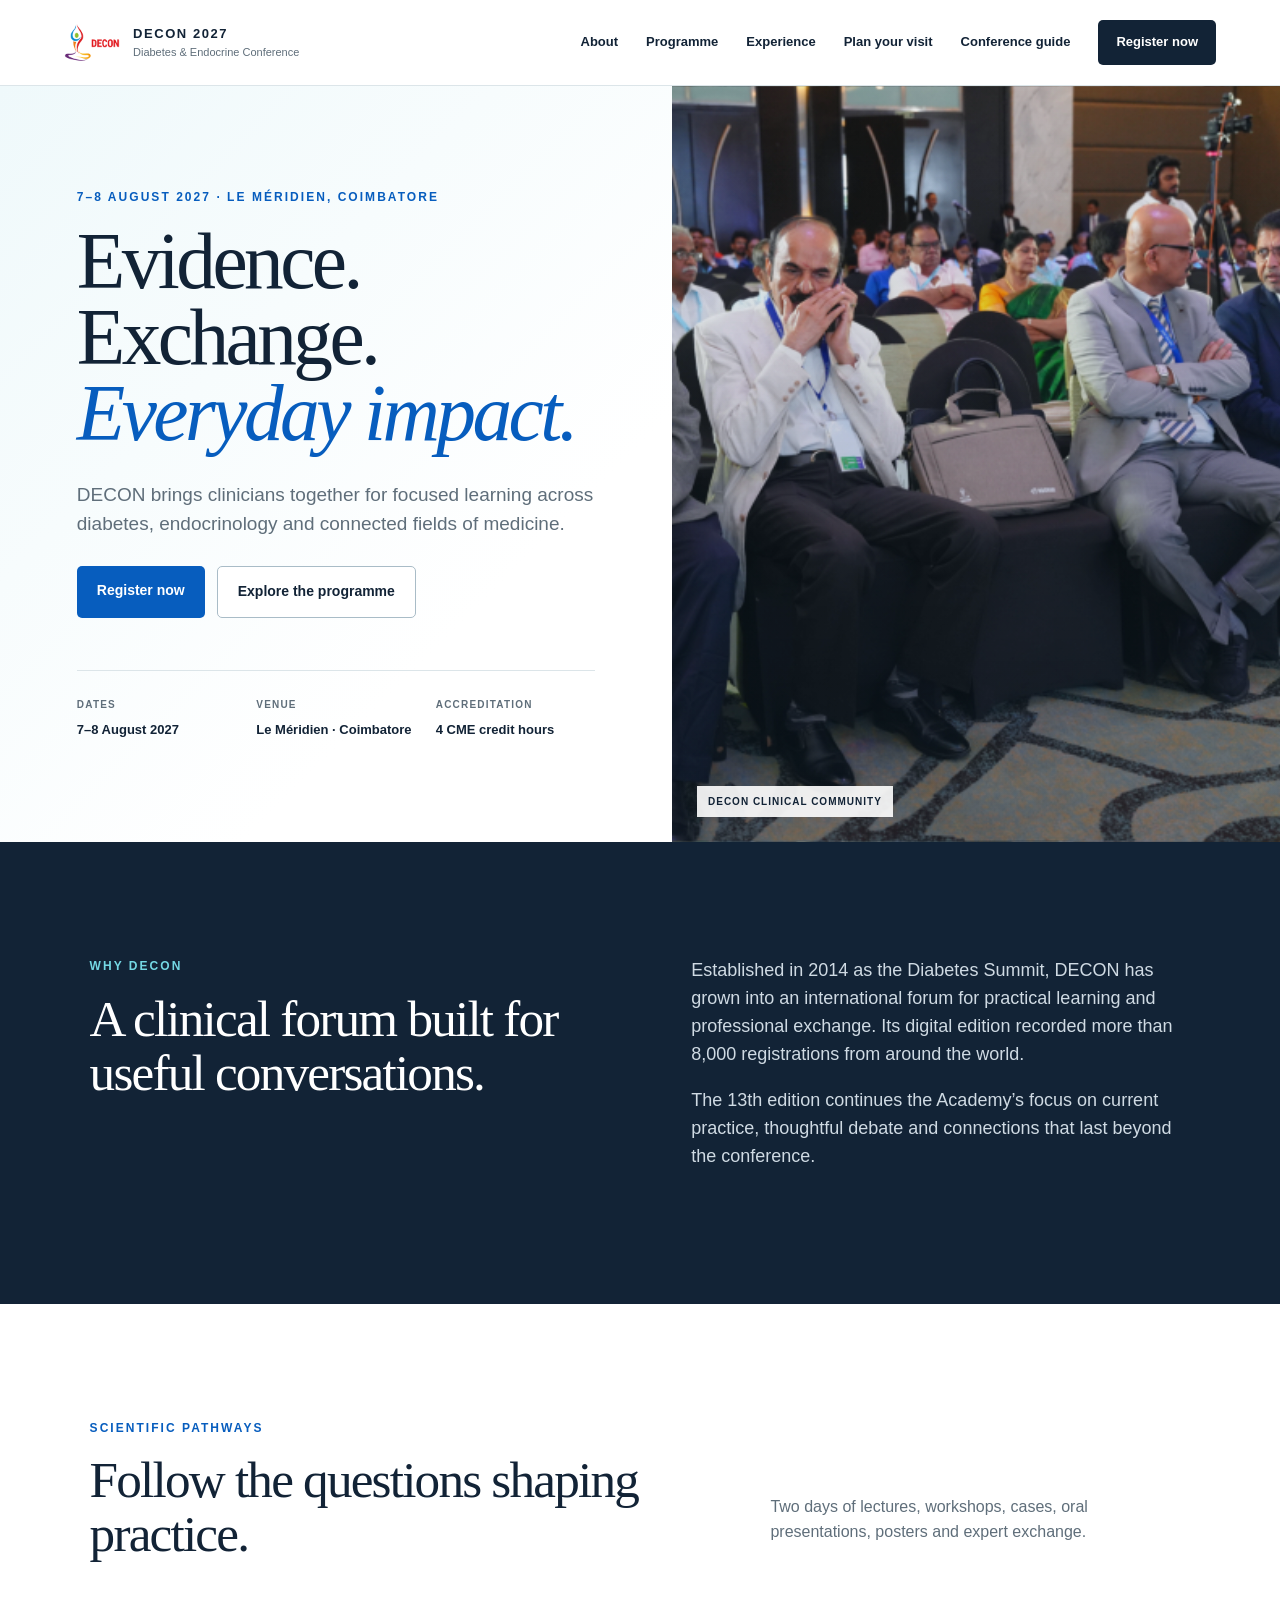
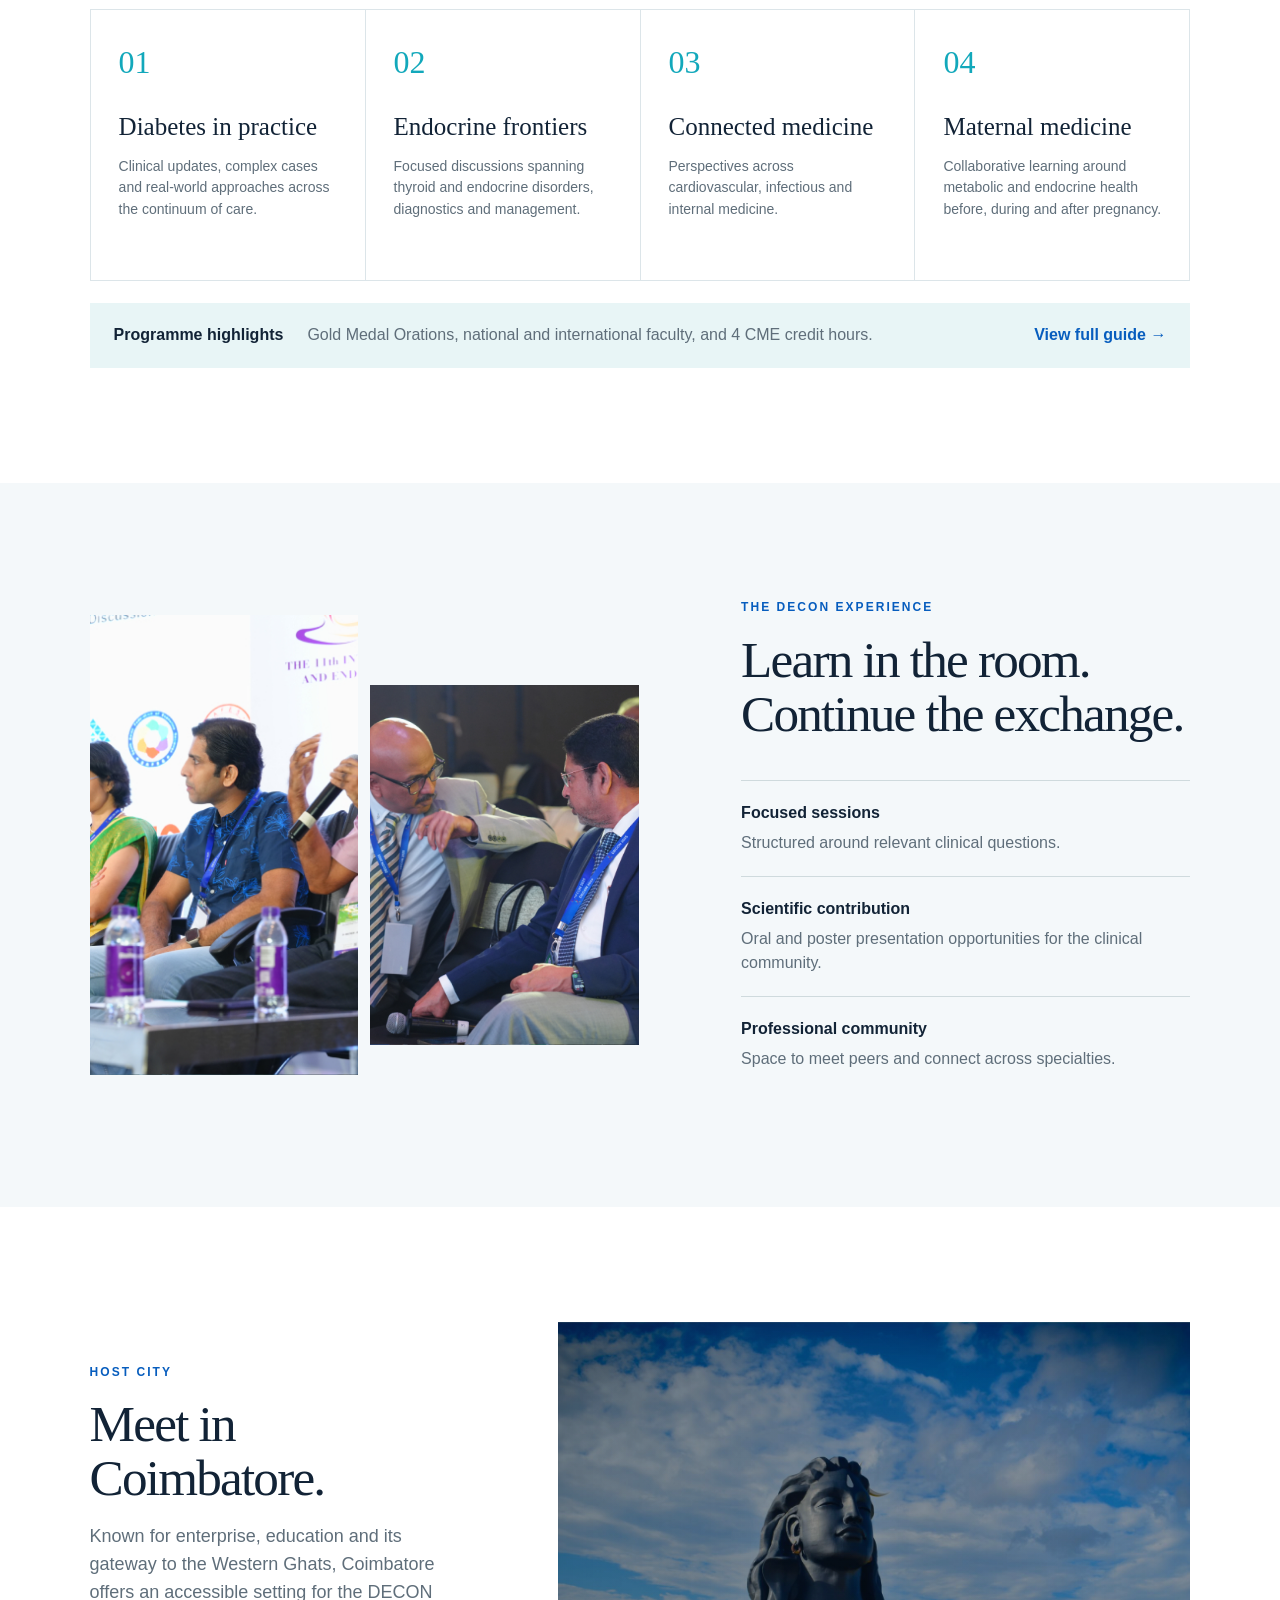
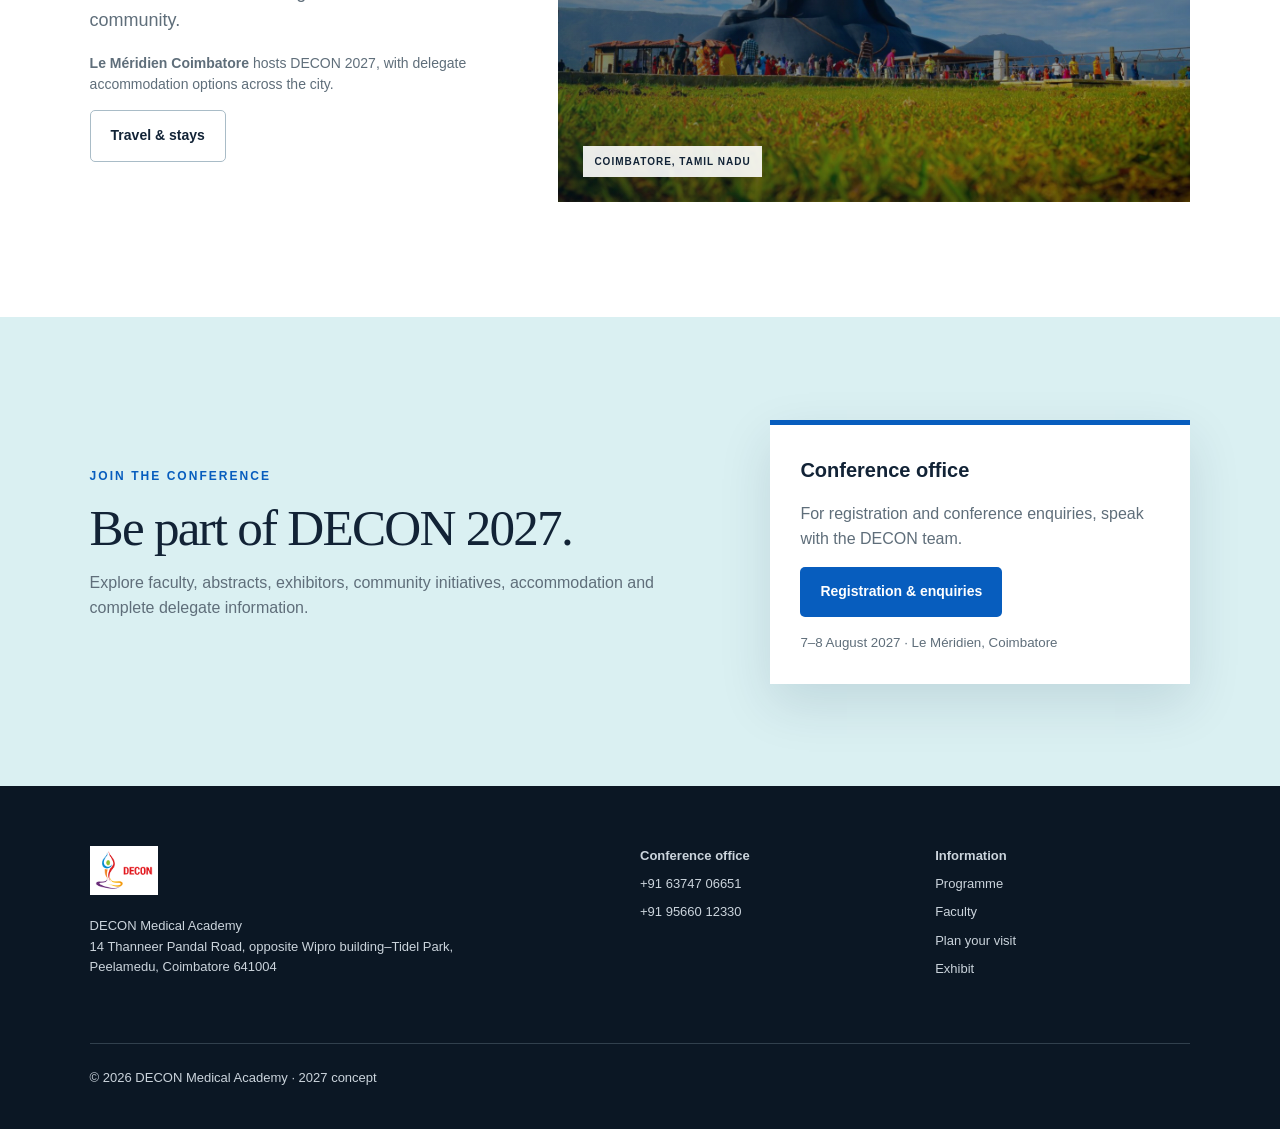
==== concept-01/index.html @ b101f453 "deploy: publish DECON concept review" ====
<!doctype html>
<html lang="en">
<head>
  <meta charset="utf-8">
  <meta name="viewport" content="width=device-width, initial-scale=1">
  <meta name="description" content="DECON 2027 website concept — a clear, clinically focused conference experience."><meta name="robots" content="noindex, nofollow">
  <title>DECON 2027 — Clinical Clarity Concept</title>
  <link rel="stylesheet" href="styles.css">
</head>
<body>
  <a class="skip" href="#main">Skip to content</a>
  <header class="site-header">
    <a class="brand" href="#top" aria-label="DECON 2027 home">
      <img src="../assets/images/decon-logo.png" alt="DECON Medical Academy">
      <span><b>DECON 2027</b><small>Diabetes &amp; Endocrine Conference</small></span>
    </a>
    <button class="menu" data-menu-button aria-controls="nav-one" aria-expanded="false">Menu</button>
    <nav id="nav-one" data-open="false" aria-label="Main navigation">
      <a href="#about">About</a><a href="#programme">Programme</a><a href="#experience">Experience</a><a href="#visit">Plan your visit</a><a href="../conference-guide/">Conference guide</a>
      <a class="nav-cta" href="../conference-guide/#contact">Register now</a>
    </nav>
  </header>

  <main id="main">
    <section class="hero" id="top">
      <div class="hero-copy">
        <p class="eyebrow">7–8 August 2027 · Le Méridien, Coimbatore</p>
        <h1>Evidence. Exchange.<br><em>Everyday impact.</em></h1>
        <p class="lede">DECON brings clinicians together for focused learning across diabetes, endocrinology and connected fields of medicine.</p>
        <div class="actions"><a class="button primary" href="../conference-guide/#contact">Register now</a><a class="button ghost" href="#programme">Explore the programme</a></div>
        <dl class="status-grid">
          <div><dt>Dates</dt><dd>7–8 August 2027</dd></div>
          <div><dt>Venue</dt><dd>Le Méridien · Coimbatore</dd></div>
          <div><dt>Accreditation</dt><dd>4 CME credit hours</dd></div>
        </dl>
      </div>
      <div class="hero-image" role="img" aria-label="Audience at a DECON conference">
        <span>DECON clinical community</span>
      </div>
    </section>

    <section class="section intro" id="about">
      <div><p class="eyebrow">Why DECON</p><h2>A clinical forum built for useful conversations.</h2></div>
      <div class="intro-copy"><p>Established in 2014 as the Diabetes Summit, DECON has grown into an international forum for practical learning and professional exchange. Its digital edition recorded more than 8,000 registrations from around the world.</p><p>The 13th edition continues the Academy’s focus on current practice, thoughtful debate and connections that last beyond the conference.</p></div>
    </section>

    <section class="section pathways" id="programme">
      <div class="section-head"><div><p class="eyebrow">Scientific pathways</p><h2>Follow the questions shaping practice.</h2></div><p>Two days of lectures, workshops, cases, oral presentations, posters and expert exchange.</p></div>
      <div class="card-grid">
        <article><span>01</span><h3>Diabetes in practice</h3><p>Clinical updates, complex cases and real-world approaches across the continuum of care.</p></article>
        <article><span>02</span><h3>Endocrine frontiers</h3><p>Focused discussions spanning thyroid and endocrine disorders, diagnostics and management.</p></article>
        <article><span>03</span><h3>Connected medicine</h3><p>Perspectives across cardiovascular, infectious and internal medicine.</p></article>
        <article><span>04</span><h3>Maternal medicine</h3><p>Collaborative learning around metabolic and endocrine health before, during and after pregnancy.</p></article>
      </div>
      <div class="notice"><b>Programme highlights</b><span>Gold Medal Orations, national and international faculty, and 4 CME credit hours.</span><a href="../conference-guide/#programme">View full guide →</a></div>
    </section>

    <section class="section experience" id="experience">
      <div class="photo-stack"><img src="../assets/images/decon-gallery-05.jpg" alt="Panel discussion at a DECON conference"><img src="../assets/images/decon-gallery-03.jpg" alt="Delegates in conversation at a DECON conference"></div>
      <div class="experience-copy"><p class="eyebrow">The DECON experience</p><h2>Learn in the room.<br>Continue the exchange.</h2><ul><li><b>Focused sessions</b><span>Structured around relevant clinical questions.</span></li><li><b>Scientific contribution</b><span>Oral and poster presentation opportunities for the clinical community.</span></li><li><b>Professional community</b><span>Space to meet peers and connect across specialties.</span></li></ul></div>
    </section>

    <section class="section visit" id="visit">
      <div class="visit-copy"><p class="eyebrow">Host city</p><h2>Meet in Coimbatore.</h2><p>Known for enterprise, education and its gateway to the Western Ghats, Coimbatore offers an accessible setting for the DECON community.</p><p class="muted"><b>Le Méridien Coimbatore</b> hosts DECON 2027, with delegate accommodation options across the city.</p><a class="button ghost" href="../conference-guide/#travel">Travel &amp; stays</a></div>
      <div class="visit-image"><span>Coimbatore, Tamil Nadu</span></div>
    </section>

    <section class="updates" id="updates">
      <div><p class="eyebrow">Join the conference</p><h2>Be part of DECON 2027.</h2><p>Explore faculty, abstracts, exhibitors, community initiatives, accommodation and complete delegate information.</p></div>
      <div class="update-card"><b>Conference office</b><p>For registration and conference enquiries, speak with the DECON team.</p><a class="button primary" href="../conference-guide/#contact">Registration &amp; enquiries</a><small>7–8 August 2027 · Le Méridien, Coimbatore</small></div>
    </section>
  </main>

  <footer><div><img src="../assets/images/decon-logo.png" alt=""><p>DECON Medical Academy<br>14 Thanneer Pandal Road, opposite Wipro building–Tidel Park,<br>Peelamedu, Coimbatore 641004</p></div><div><b>Conference office</b><a href="tel:+916374706651">+91 63747 06651</a><a href="tel:+919566012330">+91 95660 12330</a></div><div><b>Information</b><a href="../conference-guide/#programme">Programme</a><a href="../conference-guide/#faculty">Faculty</a><a href="../conference-guide/#travel">Plan your visit</a><a href="../conference-guide/#exhibit">Exhibit</a></div><p class="copyright">© <span data-year></span> DECON Medical Academy · 2027 concept</p></footer>
  <script src="../shared.js"></script>
</body>
</html>
---- concept-01/styles.css ----
:root{--ink:#122336;--muted:#5f6e7a;--blue:#075dbe;--cyan:#12a8bb;--paper:#f4f8fa;--white:#fff;--line:#dce5e9;--serif:Georgia,"Times New Roman",serif;--sans:Inter,Arial,sans-serif}*{box-sizing:border-box}html{scroll-behavior:smooth}body{margin:0;color:var(--ink);background:var(--white);font:16px/1.55 var(--sans)}a{color:inherit}.skip{position:absolute;left:-999px;top:8px;z-index:99;background:#fff;padding:10px}.skip:focus{left:8px}.site-header{height:86px;display:flex;align-items:center;justify-content:space-between;padding:0 clamp(20px,5vw,76px);border-bottom:1px solid var(--line);position:sticky;top:0;background:rgba(255,255,255,.96);backdrop-filter:blur(12px);z-index:20}.brand{display:flex;align-items:center;text-decoration:none;gap:13px}.brand img{width:56px;height:44px;object-fit:contain}.brand span{display:grid;line-height:1.1}.brand b{letter-spacing:.12em;font-size:13px}.brand small{color:var(--muted);font-size:11px;margin-top:5px}.site-header nav{display:flex;align-items:center;gap:28px;font-size:13px;font-weight:700}.site-header nav a{text-decoration:none}.nav-cta{background:var(--ink);color:white;padding:12px 18px;border-radius:5px}.menu{display:none}.hero{min-height:690px;display:grid;grid-template-columns:1.05fr .95fr}.hero-copy{padding:clamp(64px,8vw,112px) clamp(24px,6vw,92px);background:linear-gradient(135deg,#eff9fb,#fff 70%)}.eyebrow{text-transform:uppercase;letter-spacing:.17em;font-size:12px;color:var(--blue);font-weight:800;margin:0 0 16px}.hero h1{font:clamp(50px,6.2vw,88px)/.96 var(--serif);letter-spacing:-.045em;margin:0;max-width:800px}.hero h1 em{font-weight:400;color:var(--blue)}.lede{font-size:19px;color:var(--muted);max-width:620px;margin:28px 0}.actions{display:flex;gap:12px;flex-wrap:wrap}.button{padding:14px 20px;border-radius:5px;text-decoration:none;font-weight:800;font-size:14px;display:inline-block}.primary{background:var(--blue);color:white}.ghost{border:1px solid #a9bcc7;background:white}.status-grid{display:grid;grid-template-columns:repeat(3,1fr);margin:52px 0 0;padding-top:26px;border-top:1px solid var(--line);gap:20px}.status-grid dt{text-transform:uppercase;letter-spacing:.12em;font-size:10px;font-weight:800;color:var(--muted)}.status-grid dd{margin:7px 0 0;font-size:13px;font-weight:700}.hero-image{background:linear-gradient(0deg,rgba(4,28,51,.32),rgba(4,28,51,.05)),url('../assets/images/decon-gallery-06.jpg') center/cover;position:relative}.hero-image span,.visit-image span{position:absolute;bottom:25px;left:25px;background:rgba(255,255,255,.9);padding:8px 11px;font-size:10px;text-transform:uppercase;letter-spacing:.1em;font-weight:800}.section{padding:clamp(70px,9vw,132px) clamp(22px,7vw,108px)}.intro{display:grid;grid-template-columns:1fr 1fr;gap:8vw;background:var(--ink);color:white}.intro h2,.section h2,.updates h2{font:clamp(38px,4vw,62px)/1.05 var(--serif);letter-spacing:-.035em;margin:0}.intro .eyebrow{color:#74d8e4}.intro-copy{font-size:18px;color:#cfdae3;max-width:650px}.intro-copy p:first-child{margin-top:0}.section-head{display:flex;justify-content:space-between;gap:70px;align-items:end;margin-bottom:48px}.section-head>p{max-width:420px;color:var(--muted)}.card-grid{display:grid;grid-template-columns:repeat(4,1fr);gap:1px;background:var(--line);border:1px solid var(--line)}.card-grid article{background:white;padding:34px 28px;min-height:270px}.card-grid span{font:32px var(--serif);color:var(--cyan)}.card-grid h3{font:25px/1.15 var(--serif);margin:32px 0 14px}.card-grid p{font-size:14px;color:var(--muted)}.notice{margin-top:22px;padding:20px 24px;background:#e8f5f6;display:flex;gap:24px;align-items:center}.notice span{color:var(--muted);flex:1}.notice a{font-weight:800;text-decoration:none;color:var(--blue)}.experience{display:grid;grid-template-columns:1.1fr .9fr;gap:8vw;background:var(--paper);align-items:center}.photo-stack{display:grid;grid-template-columns:1fr 1fr;gap:12px}.photo-stack img{width:100%;height:460px;object-fit:cover}.photo-stack img+img{margin-top:70px;height:360px}.experience-copy ul{list-style:none;padding:0;margin:40px 0 0}.experience-copy li{display:grid;gap:5px;padding:20px 0;border-top:1px solid #cfdadd}.experience-copy li span{color:var(--muted)}.visit{display:grid;grid-template-columns:.75fr 1.25fr;gap:7vw;align-items:center}.visit-copy p:not(.eyebrow){color:var(--muted);font-size:18px}.muted{font-size:14px!important}.visit-image{height:480px;background:linear-gradient(90deg,rgba(7,41,64,.25),transparent),url('../assets/images/decon-hero.jpg') center/cover;position:relative}.updates{padding:clamp(64px,8vw,112px) clamp(22px,7vw,108px);background:#daf0f2;display:grid;grid-template-columns:1fr 420px;gap:8vw;align-items:center}.updates>div>p:not(.eyebrow){color:var(--muted);max-width:630px}.update-card{background:white;padding:30px;border-top:5px solid var(--blue);box-shadow:0 20px 50px rgba(8,45,70,.12)}.update-card b{font-size:20px}.update-card p{color:var(--muted)}.update-card small{display:block;margin-top:16px;color:var(--muted)}footer{background:#0b1724;color:#cbd4dc;padding:60px clamp(22px,7vw,108px) 28px;display:grid;grid-template-columns:2fr 1fr 1fr;gap:40px;font-size:13px}footer img{width:68px;background:white;padding:5px}footer>div{display:grid;align-content:start;gap:8px}footer a{text-decoration:none}.copyright{grid-column:1/-1;border-top:1px solid #31404d;padding-top:24px}.menu{background:var(--ink);color:white;border:0;padding:10px 14px;border-radius:4px}
@media(max-width:900px){.menu{display:block}.site-header nav{display:none;position:absolute;top:85px;left:0;right:0;background:white;padding:22px;flex-direction:column;align-items:stretch;border-bottom:1px solid var(--line)}.site-header nav[data-open="true"]{display:flex}.hero{grid-template-columns:1fr}.hero-image{min-height:420px}.section-head,.updates{display:grid;grid-template-columns:1fr}.card-grid{grid-template-columns:1fr 1fr}.intro,.experience,.visit{grid-template-columns:1fr}.updates{gap:35px}.update-card{max-width:520px}footer{grid-template-columns:1fr 1fr}}
@media(max-width:560px){.site-header{height:72px;padding:0 16px}.site-header nav{top:71px}.brand small{display:none}.hero-copy{padding:55px 20px}.hero h1{font-size:47px}.hero-image{min-height:300px}.status-grid{grid-template-columns:1fr;gap:16px}.section{padding:66px 20px}.card-grid{grid-template-columns:1fr}.notice{align-items:flex-start;flex-direction:column}.experience{gap:40px}.photo-stack img{height:290px}.photo-stack img+img{height:230px;margin-top:35px}.visit-image{height:300px}.updates{padding:66px 20px}.update-card{padding:24px}footer{grid-template-columns:1fr;padding:50px 20px 24px}.copyright{grid-column:1}}
@media(max-width:180px){html,body{overflow-x:hidden}body *{min-width:0;max-width:100%;overflow-wrap:anywhere}.brand span,.menu{font-size:0}.brand img{width:38px}.site-header{padding:0 4px;gap:2px}.menu{padding:6px}.hero-copy,.section,.updates,footer{padding-left:8px;padding-right:8px}.hero h1{font-size:30px;word-break:break-word}.button{padding:10px;font-size:11px}.photo-stack{grid-template-columns:1fr}.photo-stack img+img{margin:0}.card-grid{width:100%}.card-grid article{padding:18px 10px}.update-card{padding:12px}.section h2,.intro h2,.updates h2{font-size:28px}}
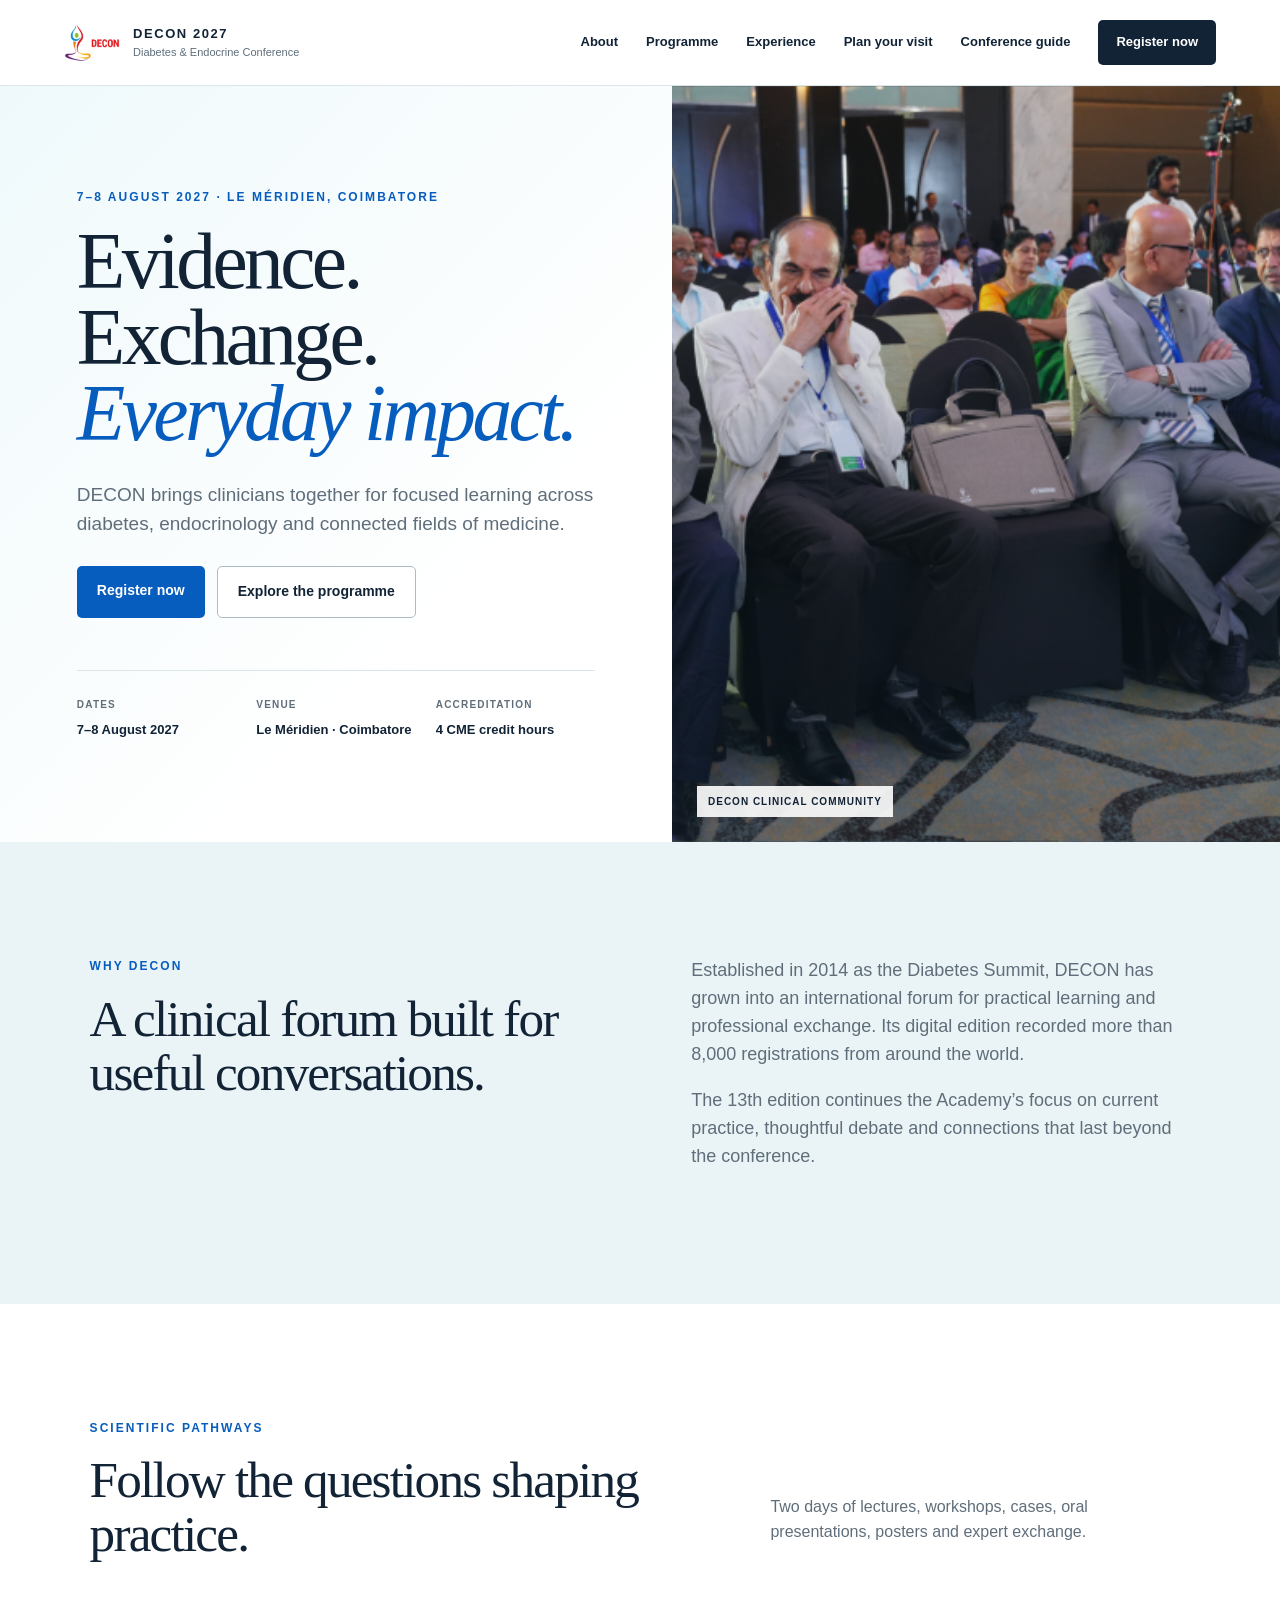
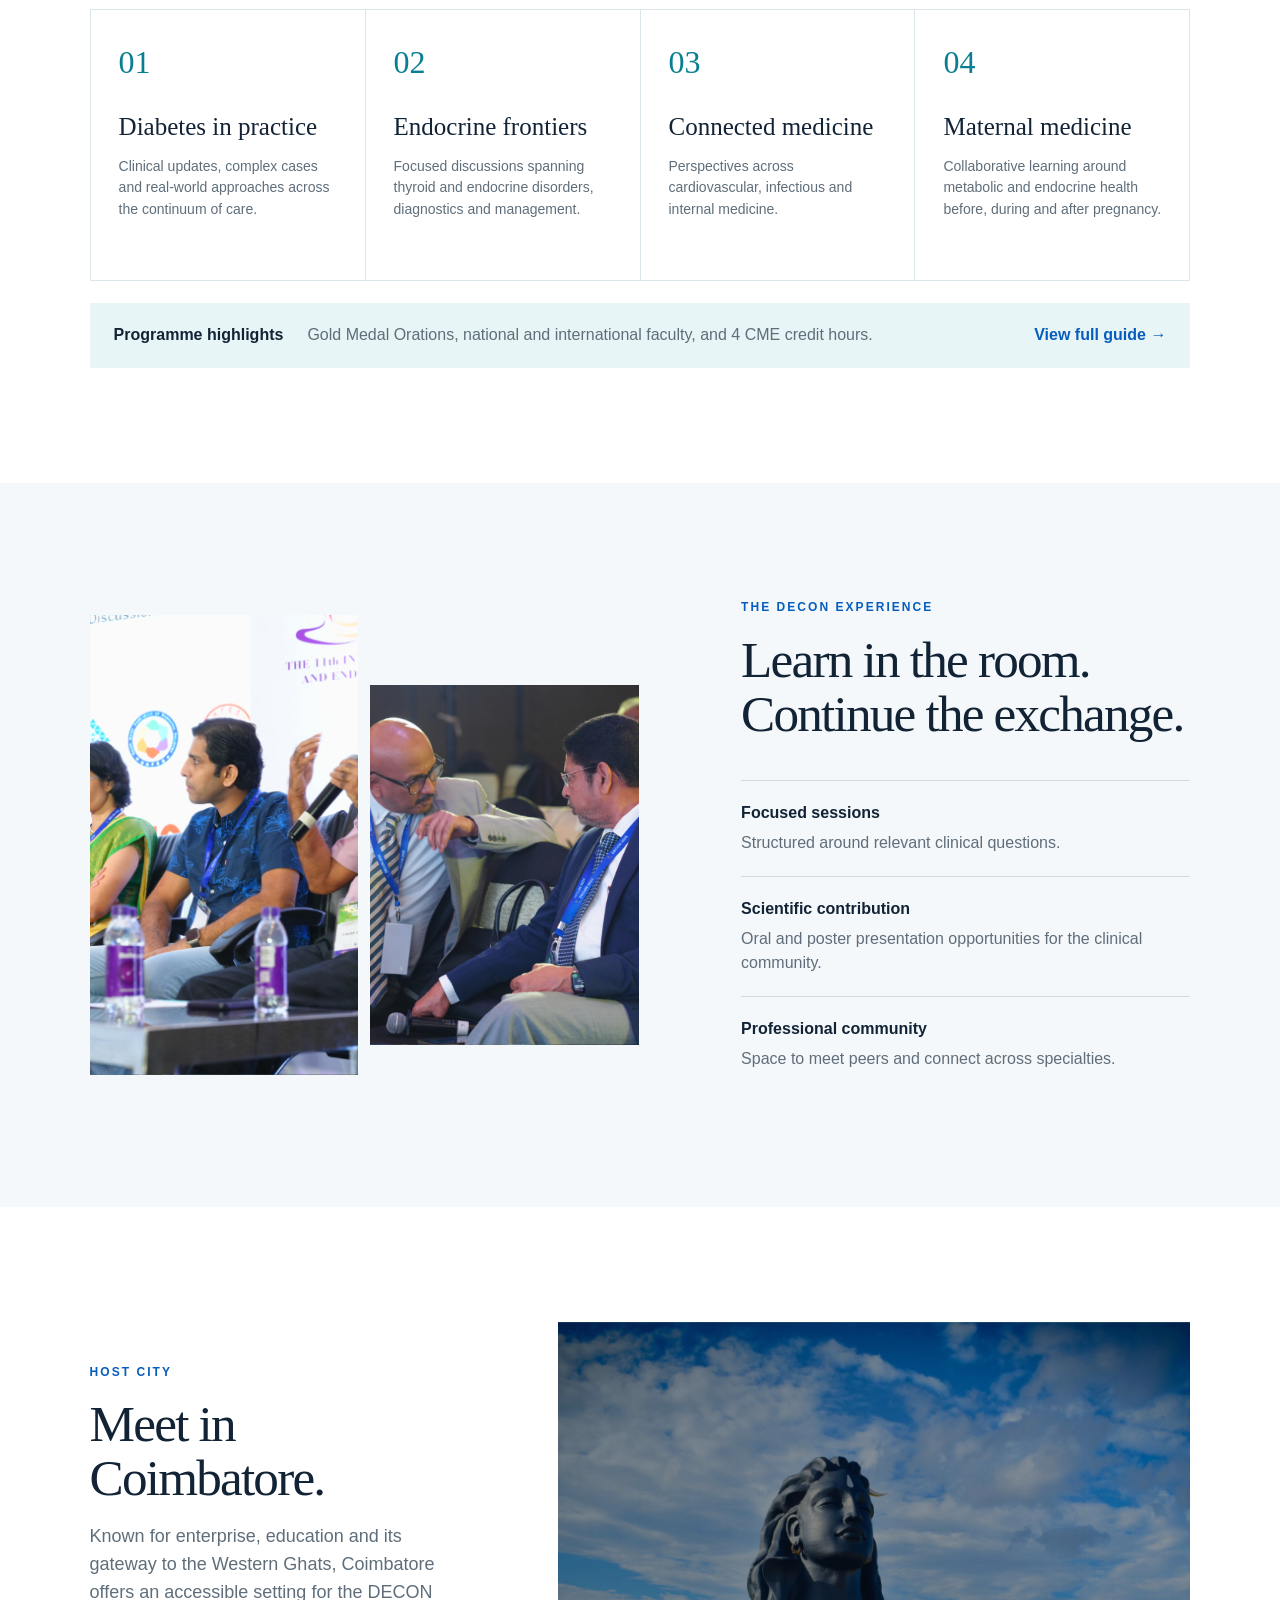
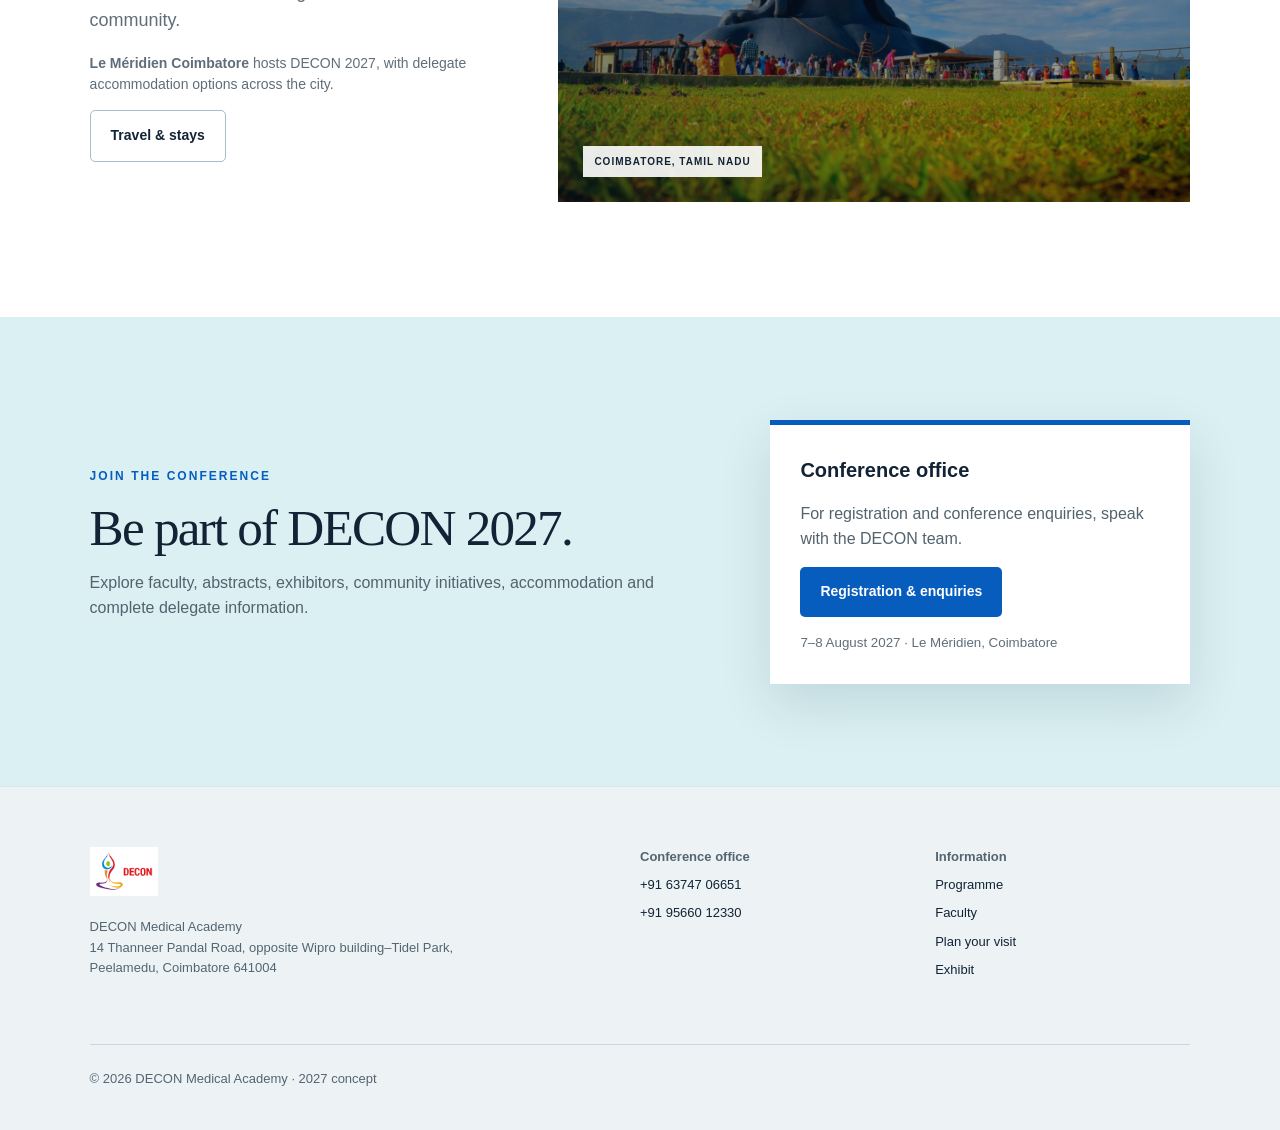
==== commit 46608e25: "deploy: publish DECON concept review" ====
--- a/concept-01/index.html
+++ b/concept-01/index.html
@@ -6,6 +6,7 @@
   <meta name="description" content="DECON 2027 website concept — a clear, clinically focused conference experience."><meta name="robots" content="noindex, nofollow">
   <title>DECON 2027 — Clinical Clarity Concept</title>
   <link rel="stylesheet" href="styles.css">
+  <link rel="stylesheet" href="light-theme.css">
 </head>
 <body>
   <a class="skip" href="#main">Skip to content</a>
--- a/concept-01/light-theme.css
+++ b/concept-01/light-theme.css
@@ -0,0 +1,35 @@
+/* Light clinical theme: preserve the concept's structured layout without dark section bands. */
+.intro {
+  background: #eaf4f6;
+  color: var(--ink);
+}
+
+.intro .eyebrow {
+  color: var(--blue);
+}
+
+.intro-copy {
+  color: var(--muted);
+}
+
+footer {
+  background: #edf3f5;
+  color: #536572;
+  border-top: 1px solid var(--line);
+}
+
+footer a {
+  color: var(--ink);
+}
+
+.copyright {
+  border-top-color: #cbd8de;
+}
+
+.card-grid span {
+  color: #087f91;
+}
+
+.updates > div > p:not(.eyebrow) {
+  color: #52636e;
+}
